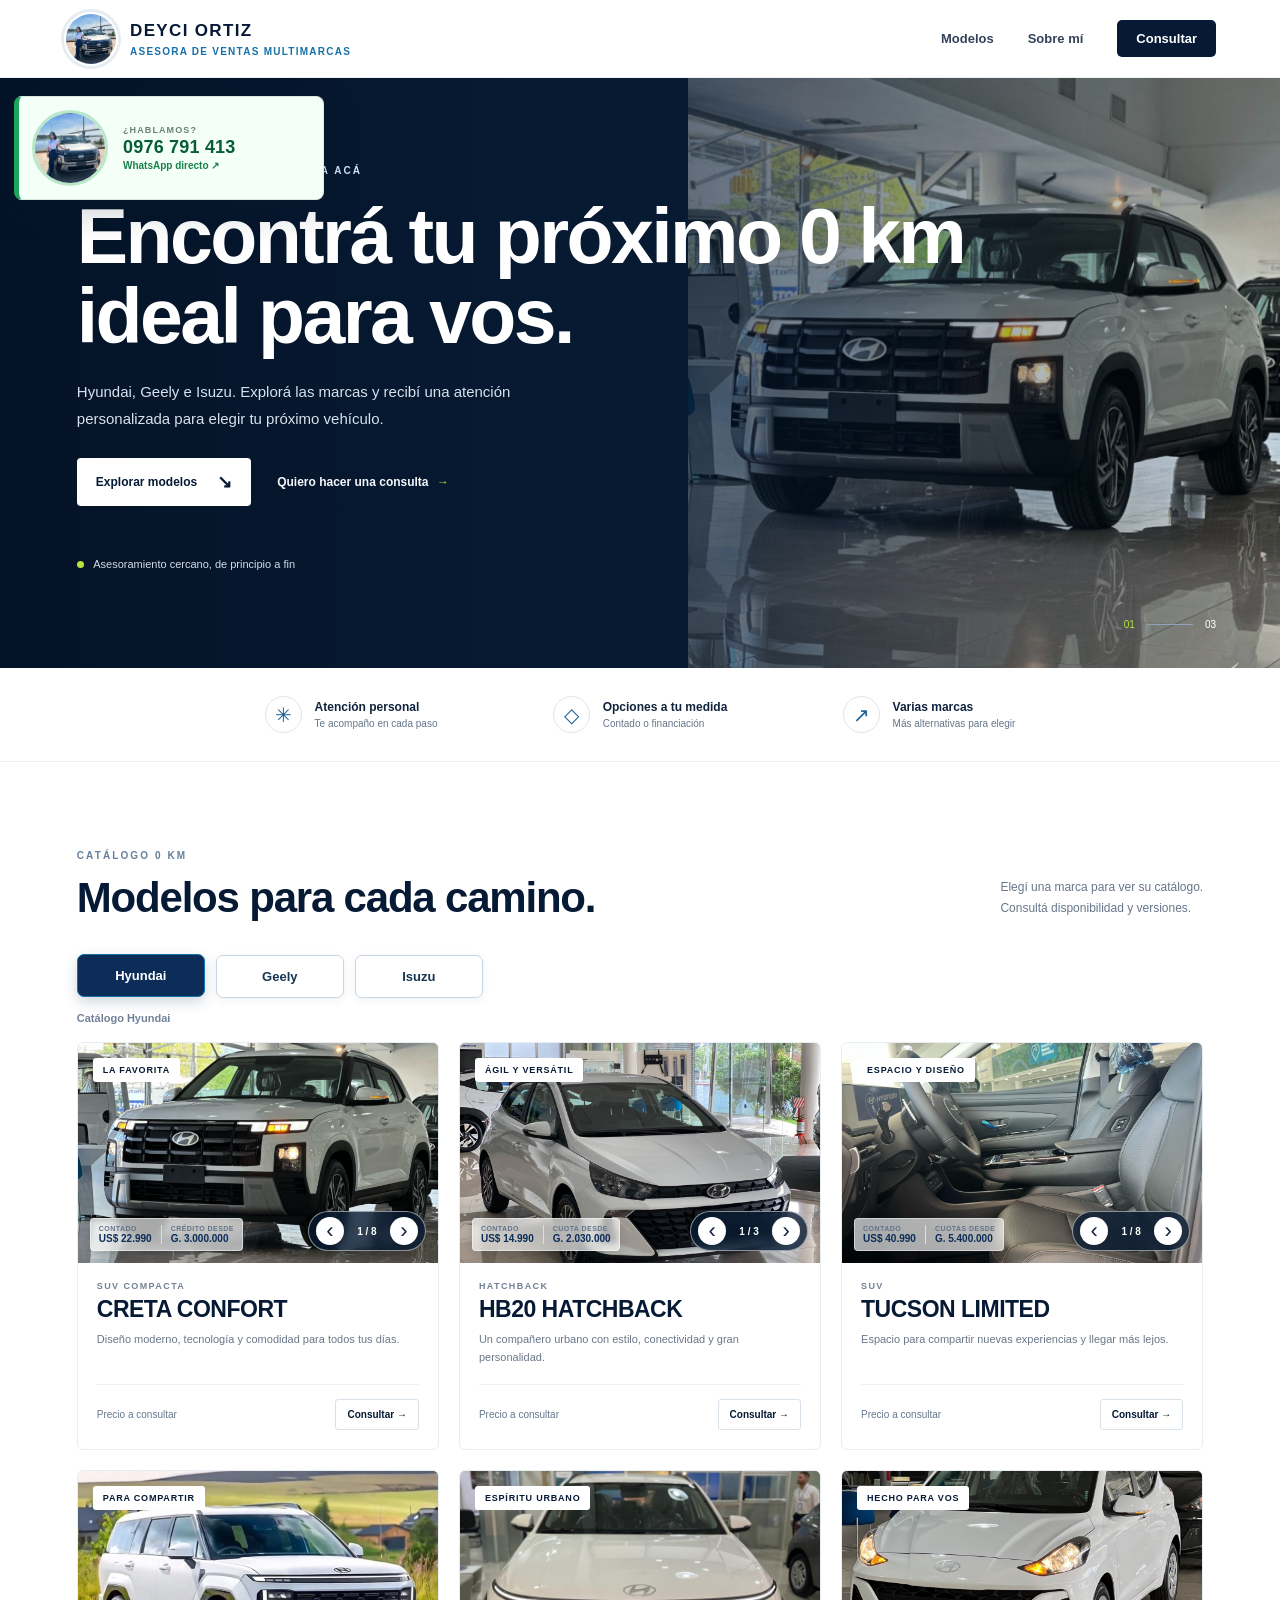
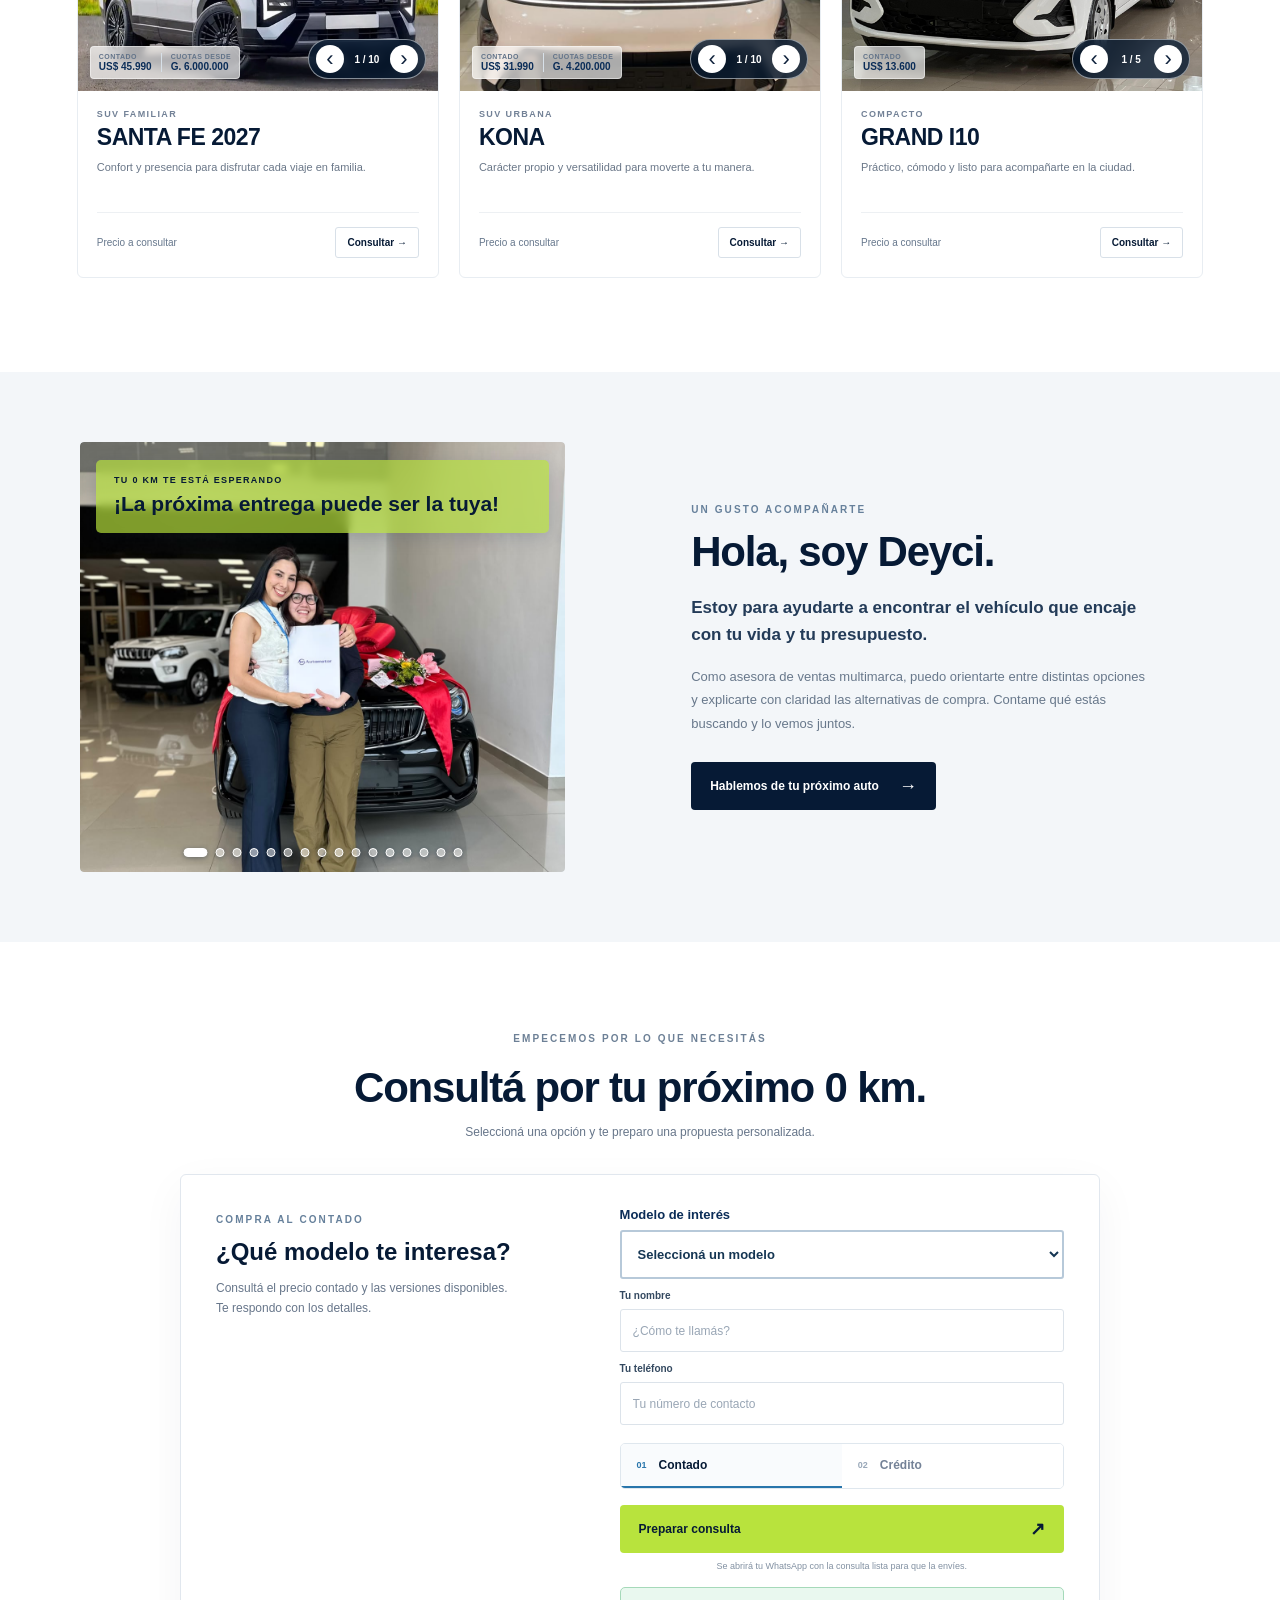
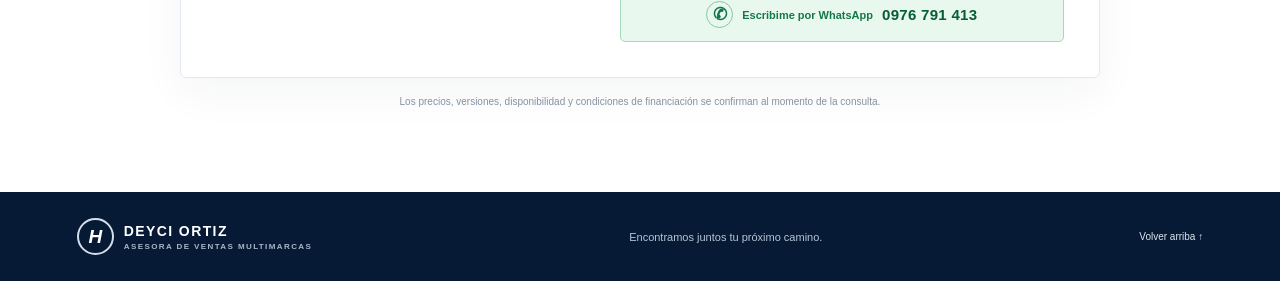
==== PROYECTOS/index.html @ f2e95007 "Show BNF promotion as animated flyer only" ====
<!DOCTYPE html>
<html lang="es">
<head>
  <meta charset="UTF-8">
  <meta name="viewport" content="width=device-width, initial-scale=1.0">
  <meta name="description" content="Conocé opciones de vehículos 0 km de Hyundai, Geely e Isuzu con Deyci Ortiz, asesora de ventas multimarca.">
  <meta name="theme-color" content="#061a35">


  <title>Deyci Ortiz | Asesora de ventas multimarca</title>
  <link rel="stylesheet" href="styles.css?v=bnf-flyer-only-20261102">
</head>
<body>
  <header class="encabezado">
    <a class="marca" href="#inicio" aria-label="Deyci Ortiz, inicio"><img class="foto-marca" src="asesora-deyci.png" alt="Deyci Ortiz"><span class="marca-texto">DEYCI ORTIZ<small>ASESORA DE VENTAS MULTIMARCAS</small></span></a>
    <button class="menu-toggle" id="menuToggle" type="button" aria-label="Abrir menú" aria-expanded="false">☰</button>
    <nav id="navegacion"><a href="#modelos">Modelos</a><a href="#asesora">Sobre mí</a><a class="nav-cta" href="#consulta">Consultar</a></nav>
  </header>
  <a class="whatsapp-flotante" href="https://wa.me/595976791413" aria-label="Escribile a Deyci Ortiz por WhatsApp al 0976 791 413">
    <img src="asesora-deyci.png" alt="">
    <span><small>¿HABLAMOS?</small><strong>0976 791 413</strong><em>WhatsApp directo ↗</em></span>
  </a>

  <main>
    <section class="promo-bnf" id="promoBNF" aria-label="Flyer de promoción BNF">
      <img class="promo-bnf-imagen" src="PROMO BNF 1.jpg" alt="Promoción New Creta 2027 con beneficios exclusivos para asalariados del BNF; cuotas desde G. 2.395.000. Consultá los requisitos en el flyer" loading="lazy">
    </section>

    <section class="hero" id="inicio">
      <div class="hero-fondo"></div>
      <div class="hero-contenido">
        <p class="eyebrow"><span></span> TU PRÓXIMO CAMINO COMIENZA ACÁ</p>
        <h1>Encontrá tu próximo 0 km<br>ideal para vos.</h1>
        <p class="hero-descripcion">Hyundai, Geely e Isuzu. Explorá las marcas y recibí una atención personalizada para elegir tu próximo vehículo.</p>
        <div class="hero-acciones"><a class="boton boton-claro" href="#modelos">Explorar modelos <span>↘</span></a><a class="enlace-simple" href="#consulta">Quiero hacer una consulta <span>→</span></a></div>
        <div class="hero-nota"><span class="punto-verde"></span> Asesoramiento cercano, de principio a fin</div>
      </div>
      <div class="hero-indicador"><span>01</span><i></i><span>03</span></div>
    </section>

    <section class="beneficios" aria-label="Beneficios de la asesoría">
      <div><span class="beneficio-icono">✳</span><p><strong>Atención personal</strong><small>Te acompaño en cada paso</small></p></div>
      <div><span class="beneficio-icono">◇</span><p><strong>Opciones a tu medida</strong><small>Contado o financiación</small></p></div>
      <div><span class="beneficio-icono">↗</span><p><strong>Varias marcas</strong><small>Más alternativas para elegir</small></p></div>
    </section>

    <section class="modelos seccion" id="modelos">
      <div class="encabezado-seccion"><div><p class="eyebrow eyebrow-oscuro">CATÁLOGO 0 KM</p><h2>Modelos para cada camino.</h2></div><p>Elegí una marca para ver su catálogo.<br>Consultá disponibilidad y versiones.</p></div>
      <div class="filtros-marcas" role="group" aria-label="Filtrar catálogo por marca">
        <button class="filtro-marca activo" type="button" data-marca="Hyundai" aria-pressed="true">Hyundai</button>
        <button class="filtro-marca" type="button" data-marca="Geely" aria-pressed="false">Geely</button>
        <button class="filtro-marca" type="button" data-marca="Isuzu" aria-pressed="false">Isuzu</button>
      </div>
      <p class="marca-seleccionada" id="marcaSeleccionada" aria-live="polite">Catálogo Hyundai</p>
      <div class="rejilla-modelos" id="rejillaModelos"></div>
    </section>

    <section class="asesora" id="asesora">
      <div class="foto-asesora entrega-galeria" role="region" aria-label="Entregas de vehículos realizadas por Deyci Ortiz">
        <img class="entrega-foto activa" src="WhatsApp Image 2026-10-30 at 19.11.57.jpeg" alt="Deyci Ortiz junto a una clienta en la entrega de su vehículo" loading="lazy">
        <img class="entrega-foto" src="WhatsApp Image 2026-10-30 at 19.12.22.jpeg" alt="Deyci acompaña a una clienta durante la entrega de su vehículo" loading="lazy">
        <img class="entrega-foto" src="WhatsApp Image 2026-10-30 at 19.12.52.jpeg" alt="Clienta posa junto a su vehículo nuevo durante la entrega" loading="lazy">
        <img class="entrega-foto" src="WhatsApp Image 2026-10-30 at 22.19.33.jpeg" alt="Deyci acompaña a un cliente durante la entrega de su vehículo" loading="lazy">
        <img class="entrega-foto" src="WhatsApp Image 2026-10-30 at 22.19.34 (1).jpeg" alt="Deyci junto a una clienta en la entrega de su vehículo" loading="lazy">
        <img class="entrega-foto" src="WhatsApp Image 2026-10-30 at 22.19.34 (10).jpeg" alt="Deyci y una clienta celebran la entrega de un vehículo" loading="lazy">
        <img class="entrega-foto" src="WhatsApp Image 2026-10-30 at 22.19.34 (2).jpeg" alt="Deyci junto a un cliente en la entrega de su vehículo" loading="lazy">
        <img class="entrega-foto" src="WhatsApp Image 2026-10-30 at 22.19.34 (3).jpeg" alt="Una pareja celebra la entrega de su vehículo con Deyci" loading="lazy">
        <img class="entrega-foto" src="WhatsApp Image 2026-10-30 at 22.19.34 (4).jpeg" alt="Deyci comparte la entrega de un vehículo con una clienta" loading="lazy">
        <img class="entrega-foto" src="WhatsApp Image 2026-10-30 at 22.19.34 (5).jpeg" alt="Clientes celebran junto a Deyci la entrega de su vehículo" loading="lazy">
        <img class="entrega-foto" src="WhatsApp Image 2026-10-30 at 22.19.34 (9).jpeg" alt="Una pareja recibe su vehículo junto a Deyci" loading="lazy">
        <img class="entrega-foto" src="WhatsApp Image 2026-10-30 at 22.19.34.jpeg" alt="Deyci junto a una clienta en la entrega de su vehículo" loading="lazy">
        <img class="entrega-foto" src="WhatsApp Image 2026-10-30 at 22.20.34 (1).jpeg" alt="Una familia celebra la entrega de su vehículo con Deyci" loading="lazy">
        <img class="entrega-foto" src="WhatsApp Image 2026-10-30 at 22.22.56 (1).jpeg" alt="Una pareja posa junto a Deyci durante la entrega de su vehículo" loading="lazy">
        <img class="entrega-foto" src="WhatsApp Image 2026-10-30 at 22.22.56.jpeg" alt="Deyci acompaña a una clienta en la entrega de su vehículo" loading="lazy">
        <img class="entrega-foto" src="WhatsApp Image 2026-10-30 at 22.23.12.jpeg" alt="Una clienta recibe su vehículo junto a Deyci" loading="lazy">
        <span class="foto-sello"><small>TU 0 KM TE ESTÁ ESPERANDO</small>¡La próxima entrega puede ser la tuya!</span>
        <div class="entrega-indicadores" role="group" aria-label="Elegir foto de entrega">
          <button type="button" class="activo" aria-label="Ver foto de entrega 1" aria-pressed="true"></button>
          <button type="button" aria-label="Ver foto de entrega 2" aria-pressed="false"></button>
          <button type="button" aria-label="Ver foto de entrega 3" aria-pressed="false"></button>
          <button type="button" aria-label="Ver foto de entrega 4" aria-pressed="false"></button>
          <button type="button" aria-label="Ver foto de entrega 5" aria-pressed="false"></button>
          <button type="button" aria-label="Ver foto de entrega 6" aria-pressed="false"></button>
          <button type="button" aria-label="Ver foto de entrega 7" aria-pressed="false"></button>
          <button type="button" aria-label="Ver foto de entrega 8" aria-pressed="false"></button>
          <button type="button" aria-label="Ver foto de entrega 9" aria-pressed="false"></button>
          <button type="button" aria-label="Ver foto de entrega 10" aria-pressed="false"></button>
          <button type="button" aria-label="Ver foto de entrega 11" aria-pressed="false"></button>
          <button type="button" aria-label="Ver foto de entrega 12" aria-pressed="false"></button>
          <button type="button" aria-label="Ver foto de entrega 13" aria-pressed="false"></button>
          <button type="button" aria-label="Ver foto de entrega 14" aria-pressed="false"></button>
          <button type="button" aria-label="Ver foto de entrega 15" aria-pressed="false"></button>
          <button type="button" aria-label="Ver foto de entrega 16" aria-pressed="false"></button>
        </div>
      </div>
      <div class="asesora-texto"><p class="eyebrow eyebrow-oscuro">UN GUSTO ACOMPAÑARTE</p><h2>Hola, soy Deyci.</h2><p class="asesora-intro">Estoy para ayudarte a encontrar el vehículo que encaje con tu vida y tu presupuesto.</p><p>Como asesora de ventas multimarca, puedo orientarte entre distintas opciones y explicarte con claridad las alternativas de compra. Contame qué estás buscando y lo vemos juntos.</p><a class="boton boton-azul" href="#consulta">Hablemos de tu próximo auto <span>→</span></a></div>
    </section>

    <section class="consulta seccion" id="consulta">
      <div class="consulta-cabecera"><p class="eyebrow">EMPECEMOS POR LO QUE NECESITÁS</p><h2>Consultá por tu próximo 0 km.</h2><p>Seleccioná una opción y te preparo una propuesta personalizada.</p></div>
      <div class="consulta-panel">
        <div class="panel-compra" id="panelCompra" role="tabpanel" aria-labelledby="tabContado">
          <div class="panel-texto"><p class="eyebrow eyebrow-oscuro" id="tipoEyebrow">COMPRA AL CONTADO</p><h3 id="tipoTitulo">¿Qué modelo te interesa?</h3><p id="tipoDescripcion">Consultá el precio contado y las versiones disponibles. Te respondo con los detalles.</p></div>
          <form id="formConsulta">
            <label class="etiqueta-modelo" for="modeloConsulta">Modelo de interés</label>
            <select id="modeloConsulta" name="modelo" required><option value="">Seleccioná un modelo</option></select>
            <p id="precioReferencia" class="precio-referencia" hidden></p>
            <div id="camposFinanciacion" class="campos-financiacion" hidden><label for="entrega">Entrega inicial en guaraníes <span>(opcional)</span></label><input id="entrega" name="entrega" type="text" inputmode="numeric" autocomplete="off" placeholder="Ingresá el monto"><small class="ayuda-entrega">Si aún no lo sabés, dejá este campo vacío.</small></div>
            <label for="nombre">Tu nombre</label><input id="nombre" name="nombre" type="text" placeholder="¿Cómo te llamás?" autocomplete="name" required>
            <label for="contacto">Tu teléfono</label><input id="contacto" name="contacto" type="tel" placeholder="Tu número de contacto" autocomplete="tel" required>
            <div class="pestanas pestanas-formulario" role="tablist" aria-label="Forma de compra">
              <button class="pestana activa" id="tabContado" type="button" role="tab" aria-selected="true" aria-controls="panelCompra" data-tipo="contado"><span>01</span> Contado</button>
              <button class="pestana" id="tabFinanciado" type="button" role="tab" aria-selected="false" aria-controls="panelCompra" data-tipo="financiado"><span>02</span> Crédito</button>
            </div>
            <button class="boton boton-verde enviar" type="submit">Preparar consulta <span>↗</span></button>
            <small class="privacidad">Se abrirá tu WhatsApp con la consulta lista para que la envíes.</small>
            <a class="whatsapp-directo" href="https://wa.me/595976791413" aria-label="Escribime por WhatsApp al 0976 791 413"><span class="whatsapp-icono">✆</span> Escribime por WhatsApp <strong>0976 791 413</strong></a>
          </form>
        </div>
      </div>
      <p class="nota-precios">Los precios, versiones, disponibilidad y condiciones de financiación se confirman al momento de la consulta.</p>
    </section>
  </main>

  <footer><a class="marca marca-footer" href="#inicio"><span class="marca-icono">H</span><span class="marca-texto">DEYCI ORTIZ<small>ASESORA DE VENTAS MULTIMARCAS</small></span></a><p>Encontramos juntos tu próximo camino.</p><a class="volver" href="#inicio">Volver arriba ↑</a></footer>
  <dialog class="galeria-modal" id="galeriaModal" aria-label="Catálogo de fotos">
    <div class="galeria-modal-cabecera"><div><small>CATÁLOGO DE FOTOS</small><strong id="nombreGaleriaModal">Hyundai</strong></div><button class="modal-cerrar" id="cerrarGaleria" type="button" aria-label="Cerrar galería">×</button></div>
    <div class="galeria-modal-cuerpo"><button class="modal-flecha" id="fotoAnteriorModal" type="button" aria-label="Foto anterior">‹</button><img id="fotoGrande" src="creta-hyundai.png" alt="Hyundai"><button class="modal-flecha" id="fotoSiguienteModal" type="button" aria-label="Foto siguiente">›</button></div>
    <div class="galeria-modal-pie"><span id="contadorFotosModal">1 / 4</span><div class="miniaturas" id="miniaturasModal" aria-label="Elegir foto"></div></div>
  </dialog>
  <script src="script.js?v=bnf-flyer-only-20261102"></script>
</body>
</html>
---- PROYECTOS/styles.css ----
:root{--navy:#061a35;--blue:#0b2d58;--ink:#10233d;--muted:#67768a;--paper:#f4f7fa;--green:#b8e33d;--line:#e4eaf0;--white:#fff}*{box-sizing:border-box}html{scroll-behavior:smooth;scroll-padding-top:86px}body{margin:0;color:var(--ink);background:#fff;font-family:Inter,"Segoe UI",Arial,sans-serif;-webkit-font-smoothing:antialiased}a{color:inherit}.encabezado{height:78px;padding:0 max(5%,calc((100% - 1260px)/2));display:flex;align-items:center;justify-content:space-between;background:#fff;position:sticky;top:0;z-index:10;border-bottom:1px solid #edf0f4}.marca{display:flex;align-items:center;gap:10px;color:var(--navy);text-decoration:none}.marca-icono{width:37px;height:37px;border:2px solid #16395e;border-radius:50%;display:grid;place-items:center;font-family:Arial,sans-serif;font-size:19px;font-weight:800;font-style:italic}.marca-texto{font-size:14px;letter-spacing:1.4px;font-weight:850}.marca-texto small{display:block;margin-top:3px;color:#758297;font-size:8px;letter-spacing:1.4px;font-weight:700}nav{display:flex;align-items:center;gap:34px}nav a{text-decoration:none;font-size:13px;font-weight:650;color:#32435a}nav a:hover{color:#1771b9}.nav-cta{padding:11px 19px;border-radius:5px;color:#fff;background:var(--navy)}.menu-toggle{display:none;background:none;border:0;font-size:24px;color:var(--navy)}.hero{min-height:590px;position:relative;display:flex;align-items:center;overflow:hidden;color:#fff;background:#081d37}.hero-fondo{position:absolute;inset:0;transition:opacity .55s ease;background:linear-gradient(90deg,rgba(4,18,38,.94) 0%,rgba(6,25,48,.78) 41%,rgba(5,18,34,.10) 100%),var(--hero-image,url('creta-hyundai.png'));background-size:cover,contain;background-repeat:no-repeat,no-repeat;background-position:center,right center}.hero-contenido{position:relative;width:min(1170px,88%);margin:auto;padding:67px 0 78px}.eyebrow{margin:0 0 20px;color:#d3e4fa;font-size:10px;letter-spacing:2.1px;font-weight:800}.eyebrow span{display:inline-block;width:23px;height:2px;margin:0 8px 3px 0;background:var(--green)}.hero h1{margin:0;font-size:clamp(44px,6.3vw,77px);line-height:1.04;letter-spacing:-2.6px;font-weight:650}.hero-descripcion{max-width:445px;margin:23px 0 26px;color:#d7e1ef;font-size:15px;line-height:1.75}.hero-acciones{display:flex;align-items:center;gap:26px}.boton{display:inline-flex;align-items:center;justify-content:space-between;gap:20px;min-height:48px;padding:0 19px;border:0;border-radius:4px;text-decoration:none;font-size:12px;font-weight:750;cursor:pointer;transition:transform .18s,background .18s}.boton:hover{transform:translateY(-2px)}.boton-claro{background:#fff;color:var(--navy)}.boton span{font-size:18px}.enlace-simple{color:#f4f7fc;text-decoration:none;font-size:12px;font-weight:650}.enlace-simple span{margin-left:5px;color:var(--green)}.hero-nota{margin-top:52px;color:#d2dce9;font-size:11px}.punto-verde{display:inline-block;width:7px;height:7px;border-radius:50%;margin-right:7px;background:var(--green)}.hero-indicador{position:absolute;right:max(5%,calc((100% - 1260px)/2));bottom:38px;display:flex;align-items:center;gap:12px;color:#fff;font-size:10px}.hero-indicador span:first-child{color:var(--green)}.hero-indicador i{width:46px;height:1px;background:#93a4b9}.beneficios{display:flex;justify-content:center;gap:clamp(35px,9vw,150px);padding:28px 5%;border-bottom:1px solid #edf0f4}.beneficios>div{display:flex;align-items:center;gap:13px}.beneficio-icono{width:37px;height:37px;border:1px solid #dce5ed;border-radius:50%;display:grid;place-items:center;color:#1f6094;font-size:20px}.beneficios p{margin:0}.beneficios strong,.beneficios small{display:block}.beneficios strong{font-size:12px}.beneficios small{margin-top:4px;color:var(--muted);font-size:10px}.seccion{width:min(1180px,88%);margin:0 auto}.modelos{padding-top:88px;padding-bottom:94px}.encabezado-seccion{display:flex;align-items:end;justify-content:space-between;margin-bottom:33px}.eyebrow-oscuro{color:#66809b;margin-bottom:13px}.encabezado-seccion h2,.asesora h2,.consulta h2{margin:0;color:var(--navy);font-size:clamp(29px,4vw,42px);letter-spacing:-1.2px;font-weight:650}.encabezado-seccion>p{margin:0 0 4px;color:var(--muted);font-size:12px;line-height:1.7}.rejilla-modelos{display:grid;grid-template-columns:repeat(3,minmax(0,1fr));gap:20px}.modelo-card{overflow:hidden;background:#fff;border:1px solid #e8edf2;border-radius:6px;transition:transform .22s,box-shadow .22s}.modelo-card:hover{transform:translateY(-4px);box-shadow:0 15px 35px #142c4414}.modelo-imagen{height:220px;position:relative;overflow:hidden;background:#e9eef3}.modelo-imagen img{width:100%;height:100%;object-fit:cover;transition:transform .5s}.modelo-card:hover img{transform:scale(1.04)}.modelo-tag{position:absolute;top:15px;left:15px;background:#fff;padding:7px 10px;border-radius:3px;color:var(--navy);font-size:9px;font-weight:800;letter-spacing:.8px}.modelo-info{padding:18px 19px 19px}.modelo-tipo{margin:0 0 5px;color:#728196;font-size:9px;letter-spacing:1.4px;font-weight:750;text-transform:uppercase}.modelo-info h3{margin:0;color:var(--navy);font-size:23px;letter-spacing:-.5px}.modelo-info>p:not(.modelo-tipo){min-height:36px;margin:8px 0 17px;color:#6a7788;font-size:11px;line-height:1.6}.modelo-pie{display:flex;justify-content:space-between;align-items:center;padding-top:14px;border-top:1px solid #edf0f3}.modelo-disponible{color:#66778c;font-size:10px}.modelo-consultar{padding:9px 11px;border:1px solid #d8e0e8;border-radius:3px;background:#fff;color:var(--navy);font-size:10px;font-weight:750;cursor:pointer}.modelo-consultar:hover{background:var(--navy);color:#fff}.asesora{display:grid;grid-template-columns:1fr 1fr;align-items:center;gap:clamp(45px,8vw,110px);padding:70px max(6%,calc((100% - 1120px)/2));background:#f3f6f9}.foto-asesora{height:430px;position:relative;max-width:485px}.foto-asesora img{width:100%;height:100%;object-fit:cover;object-position:center 42%;border-radius:4px}.foto-sello{position:absolute;right:-22px;bottom:24px;padding:16px 20px;background:var(--green);color:var(--navy);font-size:11px;line-height:1.5;font-weight:800}.asesora-texto{max-width:460px}.asesora-texto h2{margin-bottom:18px}.asesora-intro{color:#233b58!important;font-size:17px!important;line-height:1.6!important;font-weight:600}.asesora-texto>p:not(.eyebrow){color:#68788b;font-size:13px;line-height:1.8}.boton-azul{margin-top:14px;background:var(--navy);color:#fff}.consulta{padding-top:91px;padding-bottom:82px}.consulta-cabecera{text-align:center;margin-bottom:35px}.consulta-cabecera .eyebrow{color:#6d8096}.consulta-cabecera>p:last-child{margin:13px 0 0;color:var(--muted);font-size:12px}.consulta-panel{max-width:920px;margin:auto;border:1px solid #e1e7ee;border-radius:6px;box-shadow:0 14px 45px #10233d0c}.pestanas{display:flex;border-bottom:1px solid #e6ebf0}.pestana{flex:1;display:flex;align-items:center;gap:12px;padding:19px 25px;border:0;border-bottom:2px solid transparent;background:#fff;color:#748297;text-align:left;font-size:12px;font-weight:750;cursor:pointer}.pestana:first-child{border-radius:6px 0 0}.pestana:last-child{border-radius:0 6px 0 0}.pestana span{color:#99a8b9;font-size:9px}.pestana.activa{border-bottom-color:#2875ab;color:var(--navy);background:#f9fbfd}.pestana.activa span{color:#2875ab}.panel-compra{display:grid;grid-template-columns:.9fr 1.1fr;gap:40px;padding:31px 35px 35px}.panel-texto{padding-top:8px}.panel-texto h3{margin:0 0 12px;color:var(--navy);font-size:24px;font-weight:650}.panel-texto>p:last-child{max-width:300px;color:var(--muted);font-size:12px;line-height:1.7}.panel-compra form{display:grid;gap:8px}.panel-compra label{margin-top:3px;color:#344960;font-size:10px;font-weight:750}.panel-compra label span{color:#8896a6;font-weight:400}.panel-compra input,.panel-compra select{width:100%;height:43px;padding:0 12px;border:1px solid #dce3ea;border-radius:3px;background:#fff;color:#344960;font:inherit;font-size:12px}.panel-compra input::placeholder{color:#99a6b5}.campos-financiacion{display:grid;gap:8px}.campos-financiacion[hidden]{display:none}.boton-verde{background:var(--green);color:var(--navy)}.enviar{width:100%;margin-top:8px}.privacidad{text-align:center;color:#8190a1;font-size:9px}.nota-precios{max-width:920px;margin:16px auto 0;color:#8592a2;text-align:center;font-size:10px;line-height:1.6}footer{display:flex;align-items:center;justify-content:space-between;padding:26px max(6%,calc((100% - 1180px)/2));background:var(--navy);color:#d3deea}.marca-footer{color:#fff}.marca-footer .marca-icono{border-color:#d3deea}.marca-footer .marca-texto small{color:#a9b8c8}footer>p{margin:0;color:#b7c5d4;font-size:11px}.volver{color:#dce6ef;font-size:10px;text-decoration:none}
@media(max-width:800px){.hero{min-height:540px}.hero-fondo{background-position:58% center}.beneficios{gap:25px}.beneficios>div{gap:8px}.beneficios strong{font-size:10px}.beneficios small{font-size:9px}.rejilla-modelos{grid-template-columns:repeat(2,minmax(0,1fr))}.asesora{gap:40px;padding-top:55px;padding-bottom:55px}.foto-asesora{height:380px}.panel-compra{gap:25px;padding:26px}.encabezado-seccion>p{font-size:11px}}
@media(max-width:580px){.encabezado{height:67px;padding:0 5%}.marca-icono{width:33px;height:33px}.marca-texto{font-size:12px}.marca-texto small{font-size:7px}.menu-toggle{display:block}nav{display:none;position:absolute;top:66px;left:0;right:0;padding:18px 6%;background:#fff;border-top:1px solid #edf0f4;box-shadow:0 12px 16px #0b203010;flex-direction:column;align-items:stretch;gap:18px}nav.abierto{display:flex}nav a{font-size:13px}.nav-cta{text-align:center}.hero{min-height:565px;align-items:flex-end}.hero-fondo{background-image:linear-gradient(0deg,rgba(4,18,38,.95) 0%,rgba(6,25,48,.78) 48%,rgba(5,18,34,.12) 100%),var(--hero-image,url('creta-hyundai.png'));background-size:cover,contain;background-repeat:no-repeat,no-repeat;background-position:center,center top}.hero-contenido{width:88%;padding:40px 0 75px}.hero h1{font-size:45px;letter-spacing:-1.8px}.hero-descripcion{font-size:13px;max-width:355px}.hero-acciones{align-items:flex-start;flex-direction:column;gap:17px}.hero-nota{margin-top:32px}.hero-indicador{bottom:25px}.beneficios{padding:20px 6%;justify-content:flex-start;overflow:auto;gap:28px}.beneficios>div{min-width:max-content}.beneficio-icono{width:32px;height:32px}.seccion{width:88%}.modelos{padding-top:61px;padding-bottom:65px}.encabezado-seccion{display:block}.encabezado-seccion h2,.asesora h2,.consulta h2{font-size:31px}.encabezado-seccion>p{margin-top:12px}.rejilla-modelos{grid-template-columns:1fr;gap:14px}.modelo-imagen{height:220px}.asesora{grid-template-columns:1fr;gap:35px;padding:48px 7%}.foto-asesora{height:390px;width:calc(100% - 12px)}.foto-sello{right:-12px}.asesora-intro{font-size:15px!important}.consulta{padding-top:65px;padding-bottom:60px}.consulta-cabecera{margin-bottom:26px}.consulta-cabecera .eyebrow{font-size:9px}.consulta-cabecera>p:last-child{line-height:1.6}.panel-compra{grid-template-columns:1fr;gap:14px;padding:22px 18px 23px}.panel-texto h3{font-size:21px}.panel-texto>p:last-child{margin-bottom:5px}.pestana{justify-content:center;padding:16px 10px;font-size:11px;gap:7px}.nota-precios{font-size:9px}footer{padding:23px 6%;flex-wrap:wrap;gap:15px}footer>p{order:3;width:100%}.marca-texto{letter-spacing:1px}}
@media(prefers-reduced-motion:reduce){html{scroll-behavior:auto}*,*::before,*::after{transition:none!important}}
.whatsapp-directo{display:flex;align-items:center;justify-content:center;gap:9px;margin-top:8px;min-height:55px;padding:9px 14px;border:1px solid #a5d9b9;border-radius:5px;background:#e9f8ef;color:#137847;text-decoration:none;font-size:11px;font-weight:700;transition:background .18s,transform .18s}.whatsapp-directo strong{color:#075d35;font-size:15px;letter-spacing:.3px}.whatsapp-directo:hover{background:#d9f2e3;transform:translateY(-1px)}.whatsapp-icono{display:inline-grid;place-items:center;width:27px;height:27px;border:1px solid #83c99f;border-radius:50%;font-size:17px;font-weight:700}
.foto-marca{width:48px;height:48px;flex:0 0 48px;border:2px solid #fff;border-radius:50%;object-fit:cover;object-position:center 25%;box-shadow:0 0 0 2px #dce5ed}
@media(max-width:580px){.foto-marca{width:40px;height:40px;flex-basis:40px}.marca{gap:8px}}
.whatsapp-flotante{position:fixed;z-index:9;top:96px;right:14px;display:flex;align-items:center;gap:11px;width:235px;padding:10px 14px 10px 10px;border:1px solid #d9eadf;border-radius:8px;background:#fff;box-shadow:0 10px 28px #0b203024;color:#123b2a;text-decoration:none;animation:entrada-salida 9s ease-in-out infinite;transition:box-shadow .2s}.whatsapp-flotante:hover{box-shadow:0 13px 34px #0b203038;animation-play-state:paused}.whatsapp-flotante img{width:50px;height:50px;flex:0 0 50px;border-radius:50%;object-fit:cover;object-position:center 25%;border:2px solid #c8efd5}.whatsapp-flotante span{display:grid;gap:2px}.whatsapp-flotante small{color:#688276;font-size:8px;font-weight:800;letter-spacing:1.1px}.whatsapp-flotante strong{color:#075d35;font-size:15px;letter-spacing:.2px}.whatsapp-flotante em{color:#18804c;font-size:9px;font-style:normal;font-weight:700}@keyframes entrada-salida{0%,8%{transform:translateX(calc(100% + 25px));opacity:0}16%,76%{transform:translateX(0);opacity:1}88%,100%{transform:translateX(calc(100% + 25px));opacity:0}}
@media(max-width:580px){.whatsapp-flotante{top:82px;right:8px;width:211px;gap:8px;padding:8px 11px 8px 8px}.whatsapp-flotante img{width:43px;height:43px;flex-basis:43px}.whatsapp-flotante strong{font-size:13px}}
@media(prefers-reduced-motion:reduce){.whatsapp-flotante{animation:none;transform:none;opacity:1}}
.whatsapp-flotante{left:14px;right:auto;width:310px;gap:15px;padding:13px 17px 13px 13px;border-left:5px solid #20a35a;background:#f4fff7;box-shadow:0 12px 34px #071d2f38}.whatsapp-flotante img{width:76px;height:76px;flex-basis:76px;border:3px solid #b9e8c9}.whatsapp-flotante small{font-size:9px}.whatsapp-flotante strong{font-size:18px}.whatsapp-flotante em{font-size:10px}@keyframes entrada-salida{0%,8%{transform:translateX(calc(-100% - 25px));opacity:0}16%,76%{transform:translateX(0);opacity:1}88%,100%{transform:translateX(calc(-100% - 25px));opacity:0}}
@media(max-width:580px){.whatsapp-flotante{left:10px;right:auto;top:80px;width:min(285px,calc(100vw - 20px));gap:12px;padding:10px 13px 10px 10px}.whatsapp-flotante img{width:64px;height:64px;flex-basis:64px}.whatsapp-flotante strong{font-size:16px}}
.encabezado .marca{gap:12px}.encabezado .marca-texto{font-size:17px;letter-spacing:1.35px;color:#061a35}.encabezado .marca-texto small{margin-top:5px;color:#1672a7;font-size:10px;letter-spacing:1.25px;font-weight:850}.encabezado .foto-marca{width:54px;height:54px;flex-basis:54px;box-shadow:0 0 0 3px #e5edf3}
@media(max-width:580px){.encabezado .marca{gap:9px}.encabezado .marca-texto{font-size:14px;letter-spacing:.9px}.encabezado .marca-texto small{font-size:8px;letter-spacing:.65px;margin-top:4px}.encabezado .foto-marca{width:46px;height:46px;flex-basis:46px}}
.galeria-controles{position:absolute;right:12px;bottom:12px;z-index:2;display:flex;align-items:center;gap:7px;padding:5px 7px;border:1px solid #ffffff80;border-radius:24px;background:#071a31c9;backdrop-filter:blur(5px)}.galeria-flecha{display:grid;place-items:center;width:28px;height:28px;padding:0;border:1px solid #ffffff80;border-radius:50%;background:#fff;color:#10233d;font-size:22px;line-height:1;cursor:pointer}.galeria-flecha:hover{background:#b8e33d}.galeria-pagina{min-width:32px;color:#fff;text-align:center;font-size:10px;font-weight:750}.modelo-imagen img.cambiando{opacity:.3}.modelo-imagen img{transition:opacity .18s ease,transform .5s ease}
.precio-imagen{position:absolute;left:12px;bottom:12px;z-index:1;display:grid;gap:5px;max-width:calc(100% - 104px);padding:9px 11px;border:1px solid #ffffffb5;border-radius:4px;background:#fffF;color:#10233d;box-shadow:0 4px 15px #061a3530;backdrop-filter:blur(6px)}.precio-imagen span{display:flex;align-items:center;justify-content:space-between;gap:12px}.precio-imagen small{color:#63748a;font-size:8px;font-weight:800;letter-spacing:.7px}.precio-imagen strong{color:#0b2d58;font-size:12px;white-space:nowrap}.precio-referencia{margin:2px 0 3px;padding:10px 12px;border-left:3px solid #b8e33d;background:#f3f8e7;color:#193a5b;font-size:11px;font-weight:750;line-height:1.5}.precio-referencia[hidden]{display:none}
.precio-imagen{animation:precio-entra-sale 7s ease-in-out infinite;transform-origin:left bottom}.modelo-card:hover .precio-imagen,.modelo-card:focus-within .precio-imagen{animation-play-state:paused;opacity:1;transform:translateY(0) scale(1)}@keyframes precio-entra-sale{0%,10%{opacity:0;transform:translateY(12px) scale(.96)}20%,72%{opacity:1;transform:translateY(0) scale(1)}84%,100%{opacity:0;transform:translateY(12px) scale(.96)}}
@media(prefers-reduced-motion:reduce){.precio-imagen{animation:none;opacity:1;transform:none}}
.precio-imagen{display:flex;align-items:center;gap:9px;max-width:calc(100% - 100px);padding:6px 8px;border-color:#ffffffa6;background:#ffffffdf;box-shadow:0 2px 9px #061a3524;backdrop-filter:blur(8px)}.precio-imagen span{display:grid;justify-content:start;gap:1px}.precio-imagen span+span{padding-left:9px;border-left:1px solid #d7e0e8}.precio-imagen small{font-size:7px;letter-spacing:.45px}.precio-imagen strong{font-size:10px}.precio-imagen{animation:precio-entra-sale 8s ease-in-out infinite}@keyframes precio-entra-sale{0%,12%{opacity:0;transform:translateY(8px) scale(.98)}19%,47%{opacity:1;transform:translateY(0) scale(1)}57%,100%{opacity:0;transform:translateY(8px) scale(.98)}}
@media(max-width:580px){.precio-imagen{left:9px;bottom:10px;gap:7px;padding:5px 7px;max-width:calc(100% - 92px)}.precio-imagen span+span{padding-left:7px}.precio-imagen small{font-size:6.5px}.precio-imagen strong{font-size:9px}}
.precio-imagen{animation:none;opacity:0;transform:translateY(8px);transition:opacity .35s ease,transform .35s ease}.precio-imagen.precio-visible,.modelo-card:hover .precio-imagen,.modelo-card:focus-within .precio-imagen{opacity:1;transform:translateY(0)}
@media(prefers-reduced-motion:reduce){.precio-imagen{animation:none;opacity:1;transform:none;transition:none}}
.modelo-imagen img{transition:opacity .32s ease,transform .42s ease}.modelo-imagen img.cambiando{opacity:0;transform:translateX(-12px) scale(.98)}
@media(prefers-reduced-motion:reduce){.modelo-imagen img,.modelo-imagen img.cambiando{transition:none;transform:none;opacity:1}}
.precio-imagen{background:#ffffffa8;border-color:#ffffff75;backdrop-filter:blur(3px)}
.imagen-ampliable{cursor:zoom-in}.imagen-ampliable:focus-visible{outline:3px solid #b8e33d;outline-offset:-4px}.galeria-modal{width:min(920px,calc(100% - 28px));max-width:none;max-height:calc(100% - 28px);padding:0;border:0;border-radius:9px;background:#fff;box-shadow:0 25px 90px #0007;color:#10233d}.galeria-modal::backdrop{background:#06172dcc;backdrop-filter:blur(3px)}.galeria-modal-cabecera{display:flex;align-items:center;justify-content:space-between;padding:17px 21px;border-bottom:1px solid #e7edf2}.galeria-modal-cabecera div{display:grid;gap:4px}.galeria-modal-cabecera small{color:#718197;font-size:9px;font-weight:800;letter-spacing:1.4px}.galeria-modal-cabecera strong{color:#061a35;font-size:19px}.modal-cerrar{width:36px;height:36px;border:1px solid #dbe3ea;border-radius:50%;background:#fff;color:#20364e;font-size:25px;line-height:1;cursor:pointer}.modal-cerrar:hover{background:#edf3f7}.galeria-modal-cuerpo{display:grid;grid-template-columns:48px minmax(0,1fr) 48px;align-items:center;justify-items:center;gap:12px;padding:18px 20px 10px;background:#f3f6f9}.galeria-modal-cuerpo>img{width:100%;height:min(62vh,620px);object-fit:contain;background:#e8edf2;border-radius:4px}.modal-flecha{width:42px;height:42px;border:1px solid #d4dfe8;border-radius:50%;background:#fff;color:#10233d;font-size:30px;line-height:1;cursor:pointer}.modal-flecha:hover{background:#b8e33d;border-color:#b8e33d}.galeria-modal-pie{display:flex;align-items:center;gap:18px;padding:14px 20px 18px}.galeria-modal-pie>span{min-width:40px;color:#596b80;font-size:11px;font-weight:750}.miniaturas{display:flex;gap:9px;overflow-x:auto;padding:3px}.miniatura-modal{width:84px;height:58px;flex:0 0 84px;padding:0;overflow:hidden;border:2px solid transparent;border-radius:4px;background:#e8edf2;cursor:pointer}.miniatura-modal[aria-current="true"]{border-color:#1672a7;box-shadow:0 0 0 2px #1672a733}.miniatura-modal img{width:100%;height:100%;object-fit:cover}
@media(max-width:580px){.galeria-modal{width:calc(100% - 18px);max-height:calc(100% - 18px)}.galeria-modal-cabecera{padding:13px 14px}.galeria-modal-cuerpo{grid-template-columns:34px minmax(0,1fr) 34px;gap:5px;padding:12px 8px 8px}.galeria-modal-cuerpo>img{height:min(58vh,520px)}.modal-flecha{width:32px;height:32px;font-size:24px}.galeria-modal-pie{gap:9px;padding:12px}.miniatura-modal{width:69px;height:49px;flex-basis:69px}}
.filtros-marcas{display:flex;flex-wrap:wrap;gap:10px;margin:-12px 0 12px}.filtro-marca{min-width:105px;padding:11px 19px;border:1px solid #dce5ed;border-radius:24px;background:#fff;color:#52657b;font:inherit;font-size:12px;font-weight:750;cursor:pointer;transition:background .2s,color .2s,border-color .2s,transform .2s}.filtro-marca:hover{transform:translateY(-1px);border-color:#1672a7}.filtro-marca.activo{border-color:#061a35;background:#061a35;color:#fff;box-shadow:0 5px 14px #061a3524}.marca-seleccionada{margin:0 0 18px;color:#718197;font-size:11px;font-weight:700}.catalogo-vacio{grid-column:1/-1;display:grid;justify-items:start;max-width:680px;padding:36px;border:1px solid #e3eaf0;border-radius:7px;background:linear-gradient(120deg,#f7fafc,#fff)}.catalogo-vacio-icono{display:grid;place-items:center;width:42px;height:42px;margin-bottom:17px;border-radius:50%;background:#e8f1f7;color:#1672a7;font-size:22px}.catalogo-vacio .eyebrow{margin-bottom:9px}.catalogo-vacio h3{margin:0;color:#061a35;font-size:24px}.catalogo-vacio>p:not(.eyebrow){max-width:500px;color:#6a7788;font-size:13px;line-height:1.7}.catalogo-vacio .boton{margin-top:5px}
@media(max-width:580px){.filtros-marcas{gap:7px;margin-top:-5px}.filtro-marca{min-width:0;flex:1;padding:10px 14px}.catalogo-vacio{padding:25px 20px}.catalogo-vacio h3{font-size:21px}}
/* Filtros de marca más destacados */
.filtros-marcas{gap:14px;margin:0 0 16px}.filtro-marca{min-width:150px;padding:15px 28px;border:2px solid #c8d6e2;border-radius:8px;color:#173653;font-size:15px;font-weight:800;box-shadow:0 3px 10px #10233d12}.filtro-marca:hover{border-color:#1672a7;background:#edf6fb}.filtro-marca.activo{border-color:#1672a7;background:#0b2d58;color:#fff;box-shadow:0 7px 18px #0b2d5838;transform:translateY(-2px)}
@media(max-width:580px){.filtros-marcas{gap:8px}.filtro-marca{min-width:0;padding:13px 10px;font-size:14px}}
/* Tamaño intermedio para que las marcas destaquen sin ocupar tanto espacio */
.filtros-marcas{gap:11px;margin:0 0 14px}.filtro-marca{min-width:128px;padding:13px 23px;border-width:1.5px;border-radius:7px;font-size:13px;box-shadow:0 2px 8px #10233d10}.filtro-marca.activo{box-shadow:0 5px 13px #0b2d5830;transform:translateY(-1px)}
@media(max-width:580px){.filtros-marcas{gap:7px}.filtro-marca{min-width:0;padding:11px 9px;font-size:12px}}
.etiqueta-modelo{margin-top:1px!important;color:#0b2d58!important;font-size:13px!important;font-weight:850!important}.panel-compra select#modeloConsulta{height:49px;border:2px solid #b7c9d9;color:#153653;font-size:13px;font-weight:650}.panel-compra select#modeloConsulta:focus{border-color:#1672a7;outline:3px solid #1672a729}.pestanas-formulario{margin-top:10px;overflow:hidden;border:1px solid #dfe7ee;border-radius:5px}.pestanas-formulario .pestana{padding:14px 16px}.pestanas-formulario .pestana:first-child,.pestanas-formulario .pestana:last-child{border-radius:0}
.foto-asesora.entrega-galeria{overflow:hidden;border-radius:4px;background:#dfe7ed}.foto-asesora .entrega-foto{position:absolute;inset:0;width:100%;height:100%;object-fit:cover;object-position:center 38%;border-radius:4px;opacity:0;transition:opacity .65s ease}.foto-asesora .entrega-foto.activa{opacity:1}.foto-asesora .foto-sello{z-index:2;right:16px;bottom:49px;left:16px;padding:15px 18px;border-radius:5px;background:#b8e33def;color:#061a35;font-size:clamp(16px,2vw,21px);line-height:1.25;box-shadow:0 8px 25px #061a3540}.foto-asesora .foto-sello small{display:block;margin-bottom:5px;font-size:9px;letter-spacing:1.3px;font-weight:850}.entrega-indicadores{position:absolute;z-index:3;left:50%;bottom:15px;display:flex;gap:8px;transform:translateX(-50%)}.entrega-indicadores button{width:9px;height:9px;padding:0;border:1px solid #fff;border-radius:50%;background:#ffffff80;cursor:pointer;box-shadow:0 1px 5px #061a3560}.entrega-indicadores button.activo{width:24px;border-radius:8px;background:#fff}.entrega-indicadores button:focus-visible{outline:2px solid #b8e33d;outline-offset:3px}
@media(max-width:580px){.foto-asesora .foto-sello{right:12px;bottom:48px;left:12px;padding:12px 14px;font-size:17px}}
@media(prefers-reduced-motion:reduce){.foto-asesora .entrega-foto{transition:none}}
.ayuda-entrega{margin-top:-3px;color:#718197;font-size:10px;line-height:1.45}
.foto-asesora .foto-sello{top:18px;bottom:auto;background:rgba(184,227,61,.68);backdrop-filter:blur(4px);box-shadow:0 5px 18px #061a3526}
@media(max-width:580px){.foto-asesora .foto-sello{top:12px;bottom:auto}}

/* Flyer BNF independiente, sin marco ni textos añadidos */
.promo-bnf{display:flex;justify-content:center;align-items:center;width:100%;margin:24px auto 30px;padding:0;background:transparent;animation:promo-bnf-entrada .8s cubic-bezier(.2,.75,.25,1) both}
.promo-bnf-imagen{display:block;width:min(430px,88vw);height:auto;max-height:74vh;object-fit:contain;filter:drop-shadow(0 10px 20px #10233d25);transform-origin:center;animation:promo-bnf-flotar 4s ease-in-out .8s infinite}
.promo-bnf.promo-bnf-oculta{display:none}
@keyframes promo-bnf-entrada{from{opacity:0;transform:translateY(28px) scale(.96)}to{opacity:1;transform:translateY(0) scale(1)}}
@keyframes promo-bnf-flotar{0%,100%{transform:translateY(0) scale(1)}50%{transform:translateY(-7px) scale(1.012)}}
@media(max-width:580px){.promo-bnf{margin:18px auto 24px}.promo-bnf-imagen{width:min(390px,92vw);max-height:68vh}}
@media(prefers-reduced-motion:reduce){.promo-bnf,.promo-bnf-imagen{animation:none}}
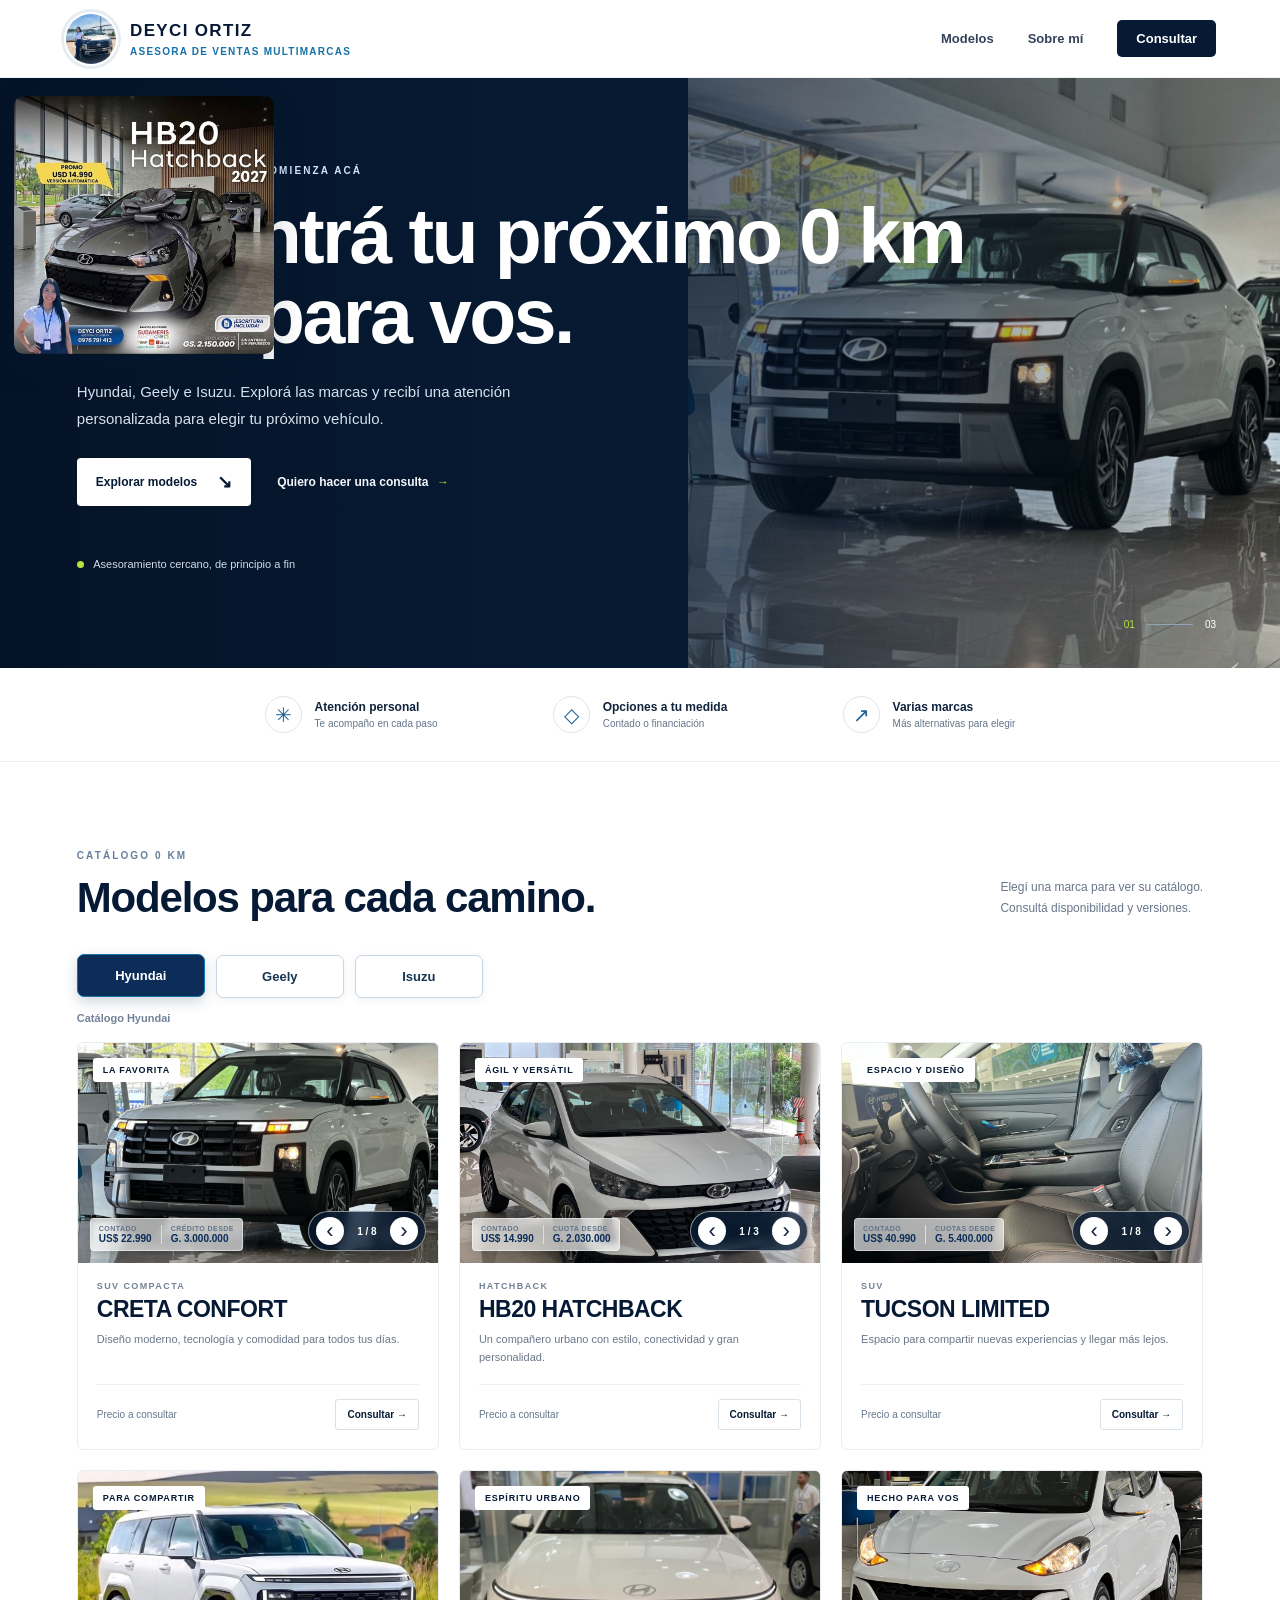
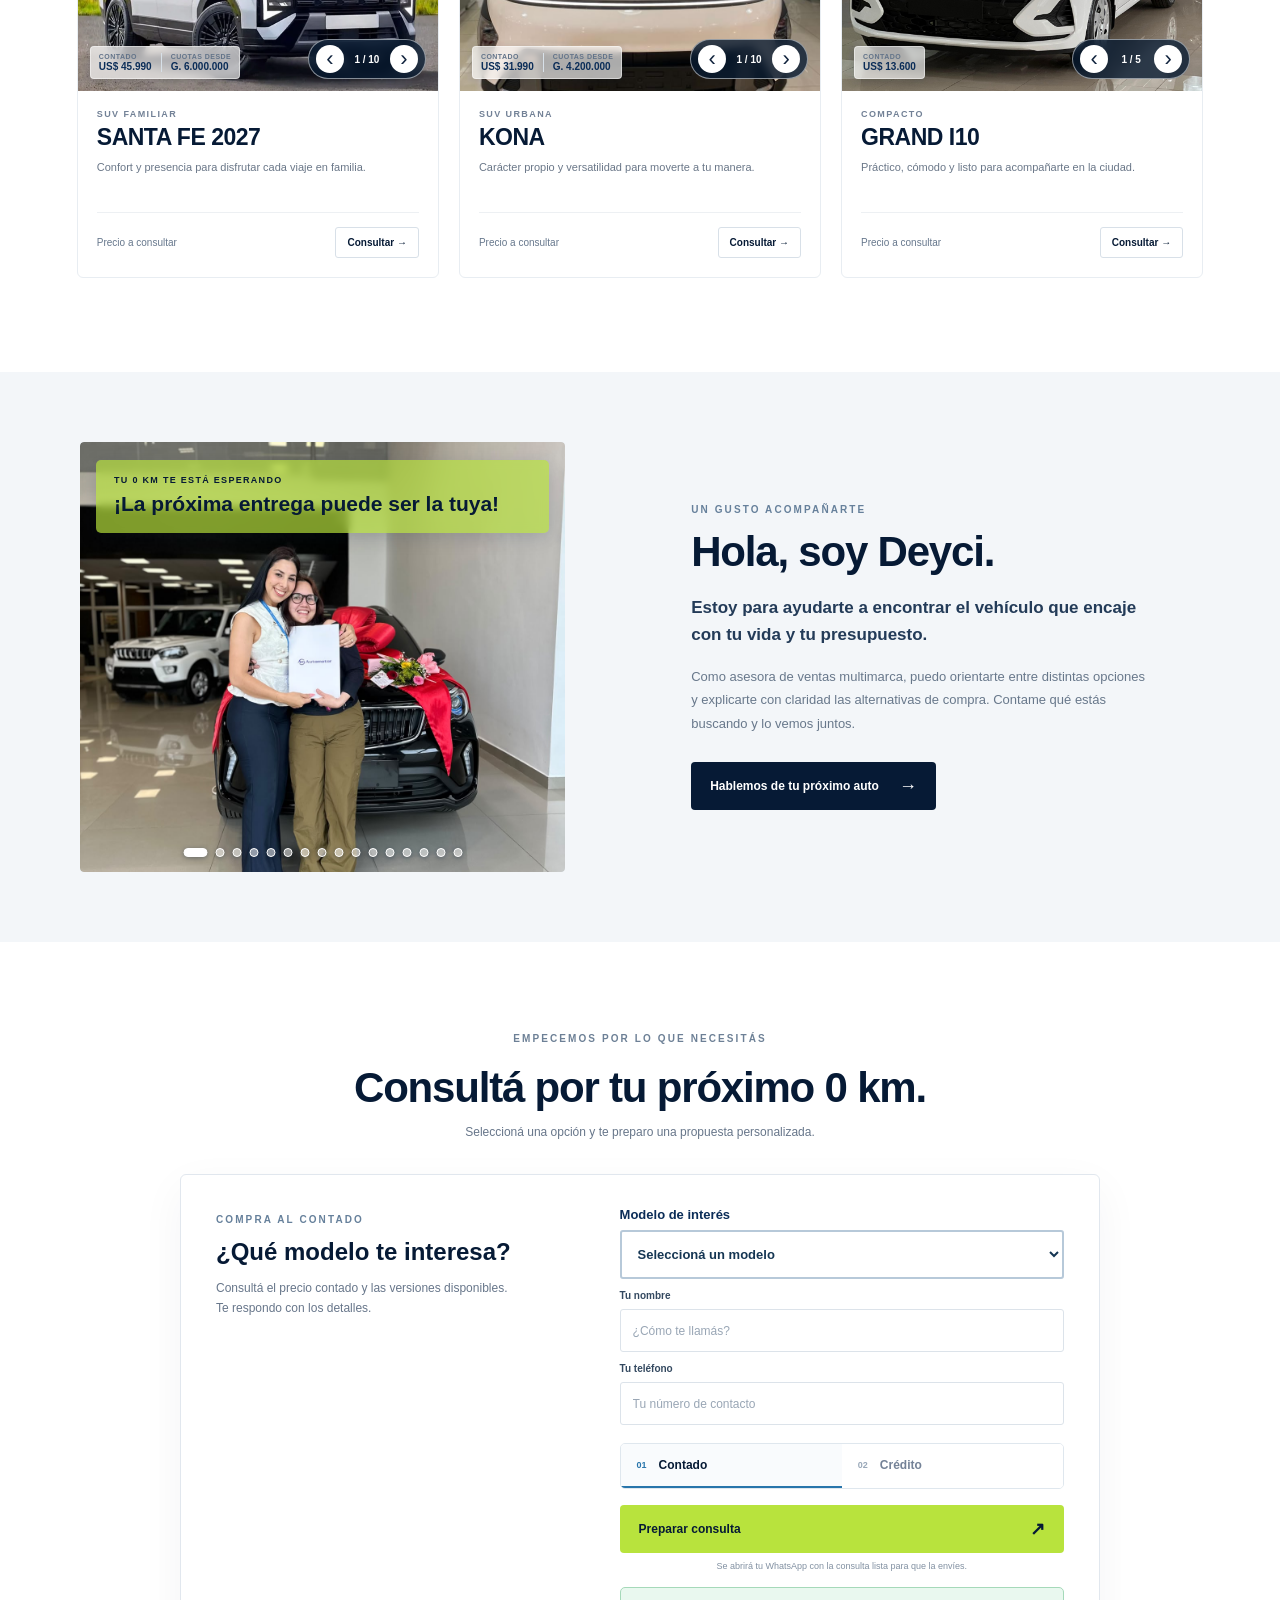
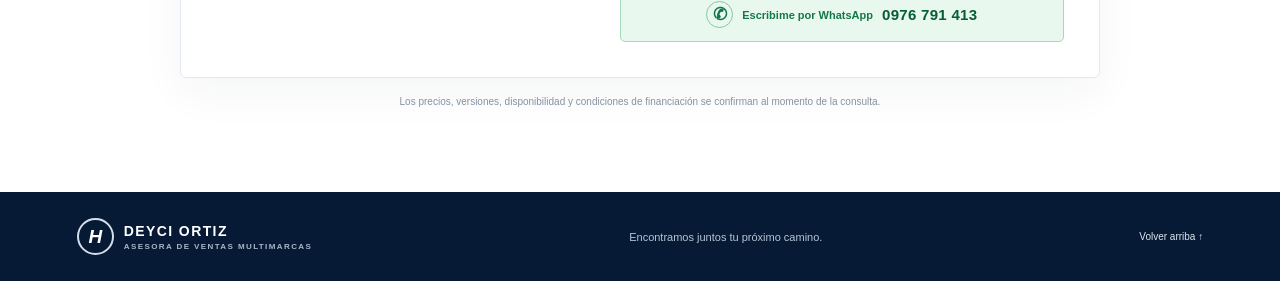
==== commit 32bfbc63: "Promote HB20 with animated flyer" ====
--- a/PROYECTOS/index.html
+++ b/PROYECTOS/index.html
@@ -8,7 +8,7 @@
 
 
   <title>Deyci Ortiz | Asesora de ventas multimarca</title>
-  <link rel="stylesheet" href="styles.css?v=bnf-flyer-only-20261102">
+  <link rel="stylesheet" href="styles.css?v=promo-hb20-float-20261103">
 </head>
 <body>
   <header class="encabezado">
@@ -16,15 +16,12 @@
     <button class="menu-toggle" id="menuToggle" type="button" aria-label="Abrir menú" aria-expanded="false">☰</button>
     <nav id="navegacion"><a href="#modelos">Modelos</a><a href="#asesora">Sobre mí</a><a class="nav-cta" href="#consulta">Consultar</a></nav>
   </header>
-  <a class="whatsapp-flotante" href="https://wa.me/595976791413" aria-label="Escribile a Deyci Ortiz por WhatsApp al 0976 791 413">
-    <img src="asesora-deyci.png" alt="">
-    <span><small>¿HABLAMOS?</small><strong>0976 791 413</strong><em>WhatsApp directo ↗</em></span>
+  <a class="promo-hb20-flotante" href="https://wa.me/595976791413?text=Hola%20Deyci%2C%20quiero%20informaci%C3%B3n%20de%20la%20promoci%C3%B3n%20del%20HB20%202027." target="_blank" rel="noopener noreferrer" aria-label="Consultar por WhatsApp la promoción del Hyundai HB20">
+    <img src="promo HB20.jpg" alt="Promoción Hyundai HB20 Hatchback 2027: USD 14.990, versión automática">
   </a>
 
   <main>
-    <section class="promo-bnf" id="promoBNF" aria-label="Flyer de promoción BNF">
-      <img class="promo-bnf-imagen" src="PROMO BNF 1.jpg" alt="Promoción New Creta 2027 con beneficios exclusivos para asalariados del BNF; cuotas desde G. 2.395.000. Consultá los requisitos en el flyer" loading="lazy">
-    </section>
+
 
     <section class="hero" id="inicio">
       <div class="hero-fondo"></div>
@@ -128,6 +125,6 @@
     <div class="galeria-modal-cuerpo"><button class="modal-flecha" id="fotoAnteriorModal" type="button" aria-label="Foto anterior">‹</button><img id="fotoGrande" src="creta-hyundai.png" alt="Hyundai"><button class="modal-flecha" id="fotoSiguienteModal" type="button" aria-label="Foto siguiente">›</button></div>
     <div class="galeria-modal-pie"><span id="contadorFotosModal">1 / 4</span><div class="miniaturas" id="miniaturasModal" aria-label="Elegir foto"></div></div>
   </dialog>
-  <script src="script.js?v=bnf-flyer-only-20261102"></script>
+  <script src="script.js?v=sin-promo-bnf-20261102"></script>
 </body>
 </html>
--- a/PROYECTOS/styles.css
+++ b/PROYECTOS/styles.css
@@ -41,11 +41,9 @@
 .foto-asesora .foto-sello{top:18px;bottom:auto;background:rgba(184,227,61,.68);backdrop-filter:blur(4px);box-shadow:0 5px 18px #061a3526}
 @media(max-width:580px){.foto-asesora .foto-sello{top:12px;bottom:auto}}
 
-/* Flyer BNF independiente, sin marco ni textos añadidos */
-.promo-bnf{display:flex;justify-content:center;align-items:center;width:100%;margin:24px auto 30px;padding:0;background:transparent;animation:promo-bnf-entrada .8s cubic-bezier(.2,.75,.25,1) both}
-.promo-bnf-imagen{display:block;width:min(430px,88vw);height:auto;max-height:74vh;object-fit:contain;filter:drop-shadow(0 10px 20px #10233d25);transform-origin:center;animation:promo-bnf-flotar 4s ease-in-out .8s infinite}
-.promo-bnf.promo-bnf-oculta{display:none}
-@keyframes promo-bnf-entrada{from{opacity:0;transform:translateY(28px) scale(.96)}to{opacity:1;transform:translateY(0) scale(1)}}
-@keyframes promo-bnf-flotar{0%,100%{transform:translateY(0) scale(1)}50%{transform:translateY(-7px) scale(1.012)}}
-@media(max-width:580px){.promo-bnf{margin:18px auto 24px}.promo-bnf-imagen{width:min(390px,92vw);max-height:68vh}}
-@media(prefers-reduced-motion:reduce){.promo-bnf,.promo-bnf-imagen{animation:none}}+
+/* Promoción HB20 flotante de entrada y salida */
+.promo-hb20-flotante{position:fixed;z-index:9;top:96px;left:14px;width:min(260px,calc(100vw - 28px));display:block;overflow:hidden;border-radius:9px;box-shadow:0 12px 32px #071d2f35;animation:promo-hb20-entrada-salida 14s ease-in-out infinite;transition:box-shadow .2s,transform .2s}.promo-hb20-flotante img{display:block;width:100%;height:auto;border-radius:9px}.promo-hb20-flotante:hover{animation-play-state:paused;transform:scale(1.02);box-shadow:0 16px 38px #071d2f4a}
+@keyframes promo-hb20-entrada-salida{0%,10%{transform:translateX(calc(-100% - 25px));opacity:0}17%,58%{transform:translateX(0);opacity:1}65%,100%{transform:translateX(calc(-100% - 25px));opacity:0}}
+@media(max-width:580px){.promo-hb20-flotante{top:80px;left:10px;width:min(190px,calc(100vw - 20px))}}
+@media(prefers-reduced-motion:reduce){.promo-hb20-flotante{animation:none;transform:none;opacity:1}}
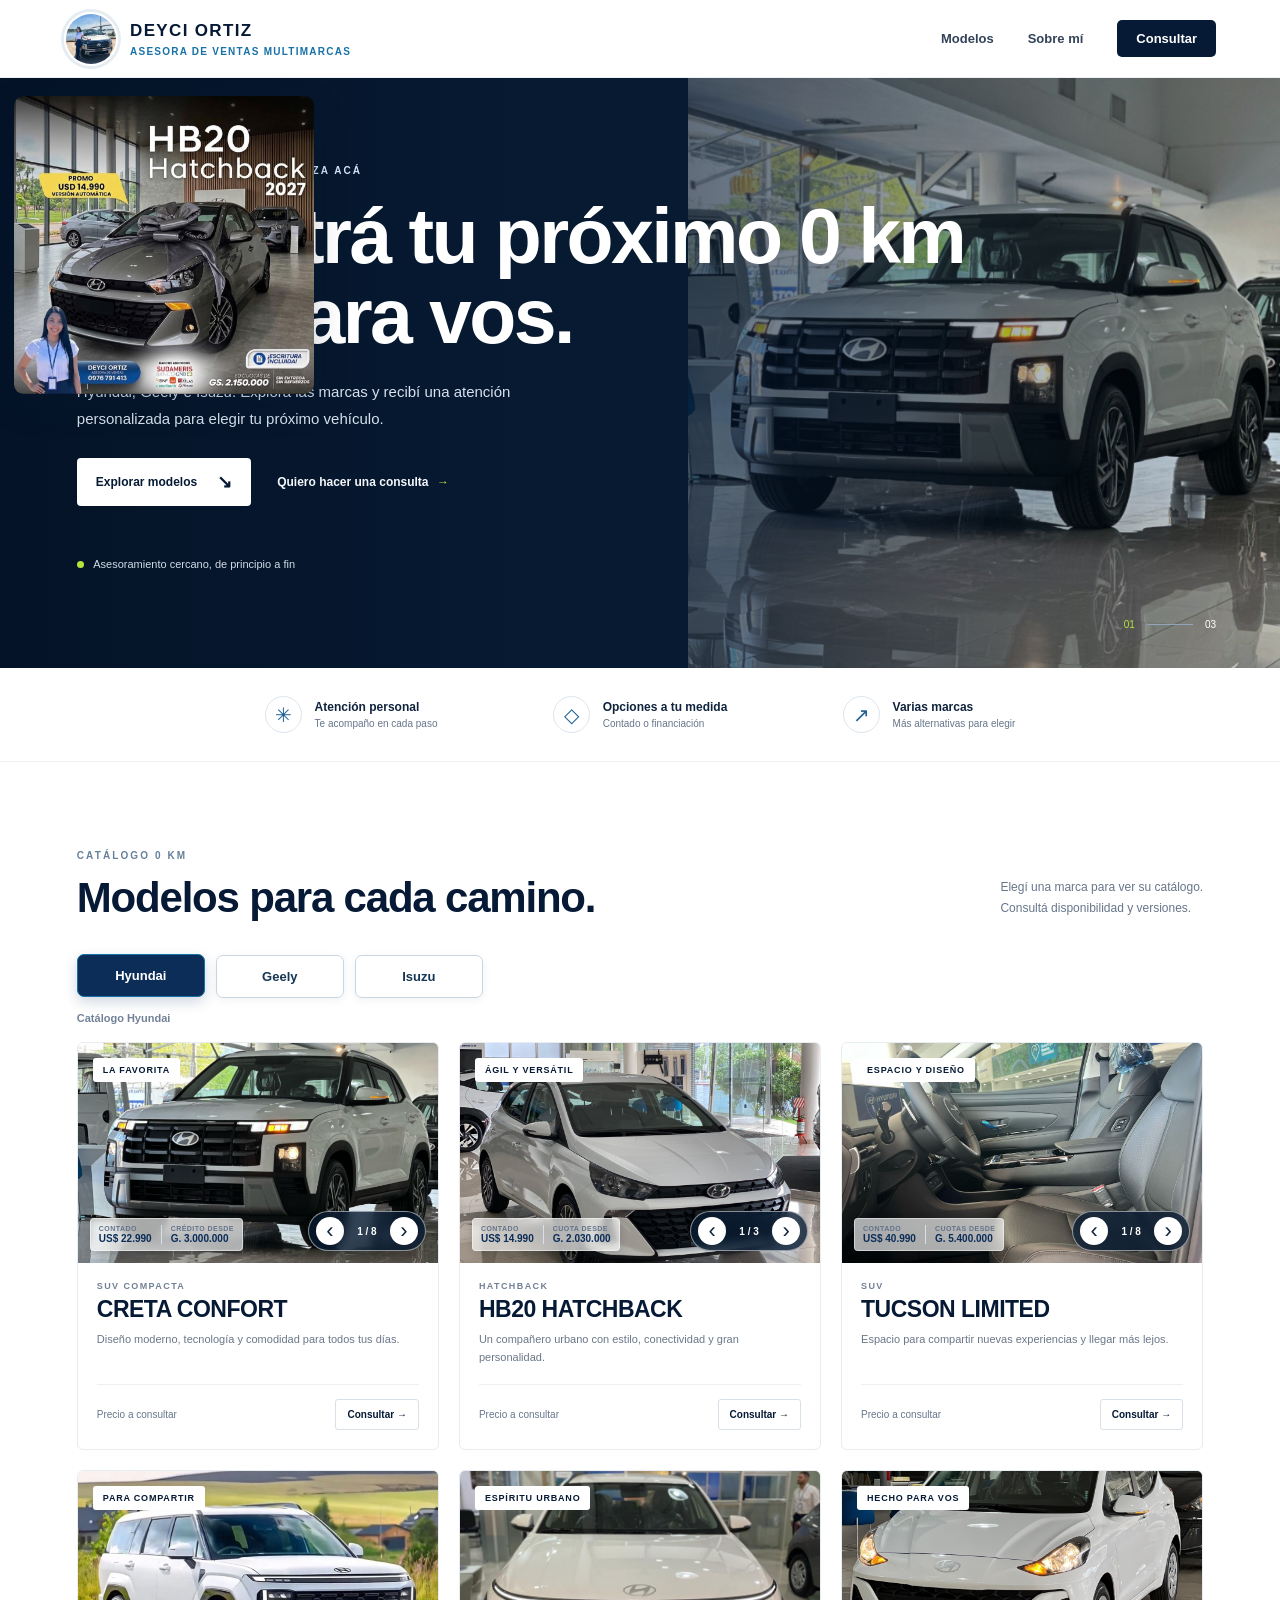
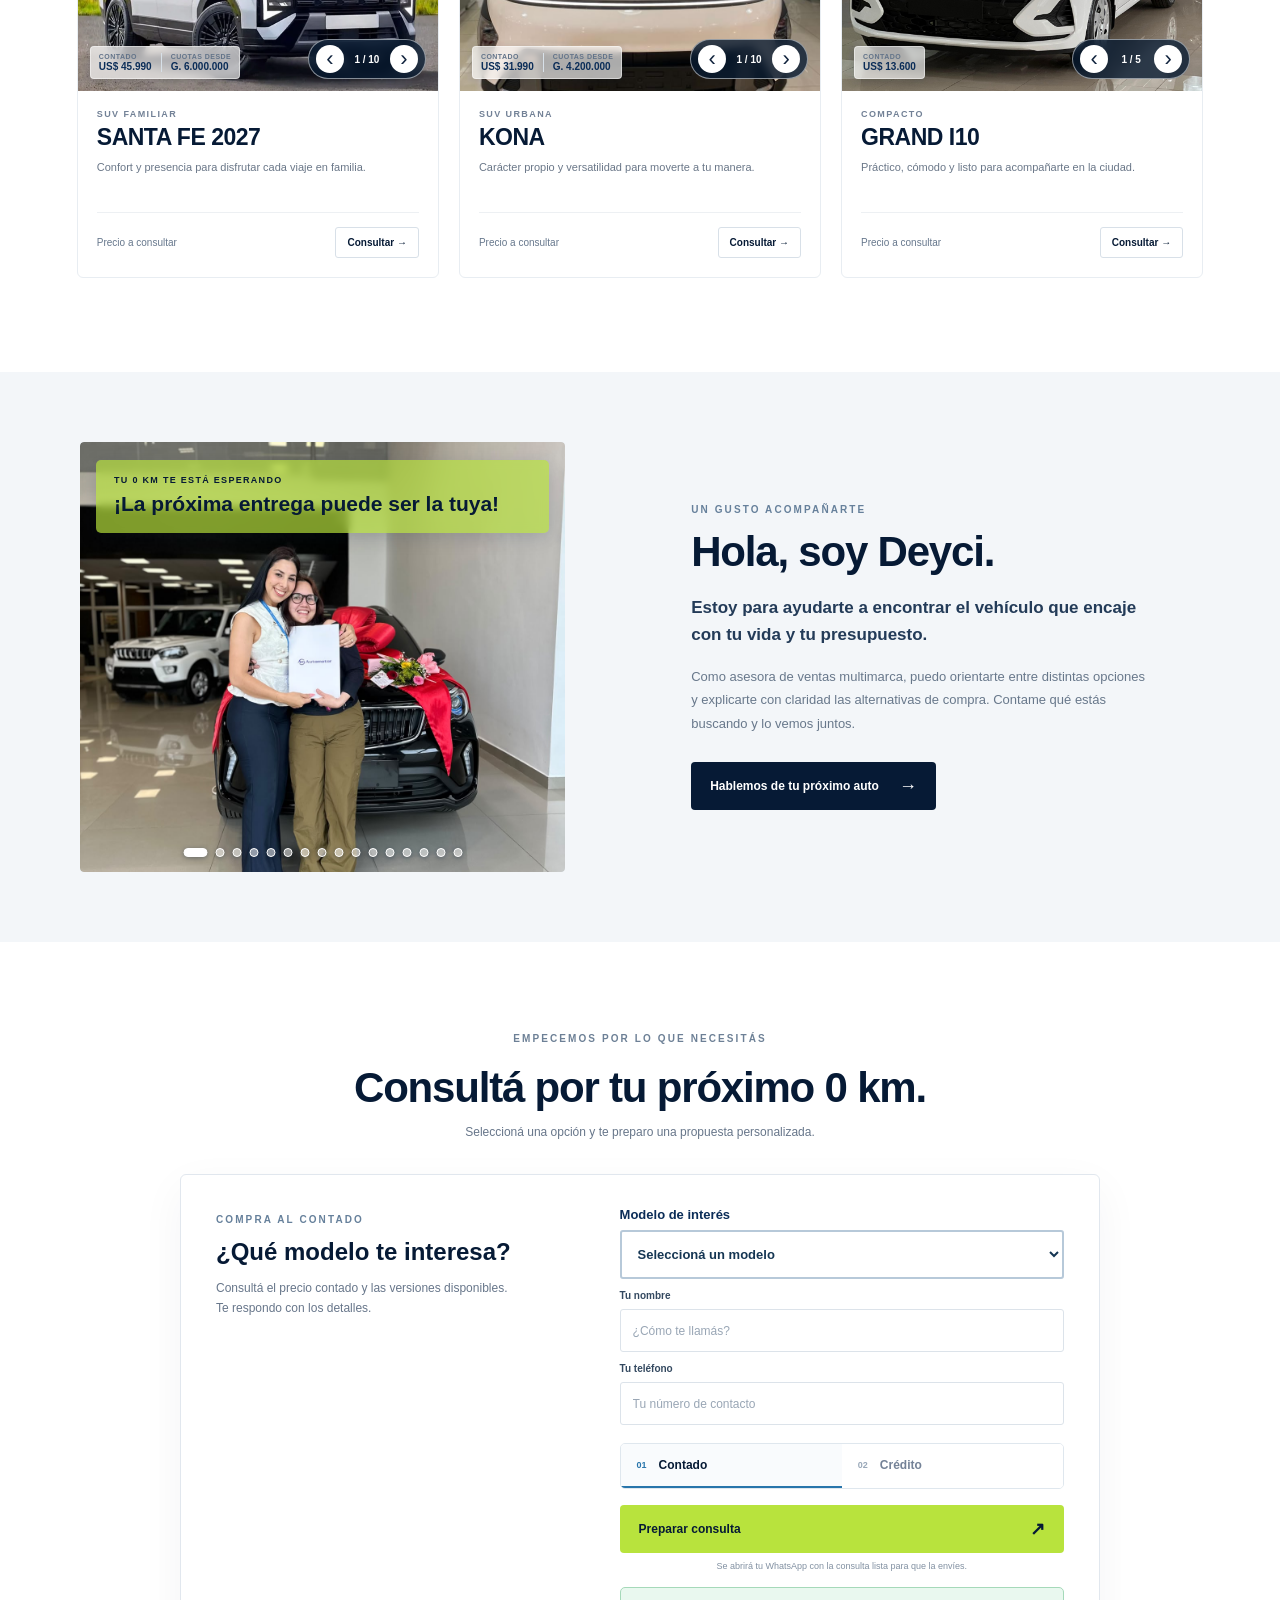
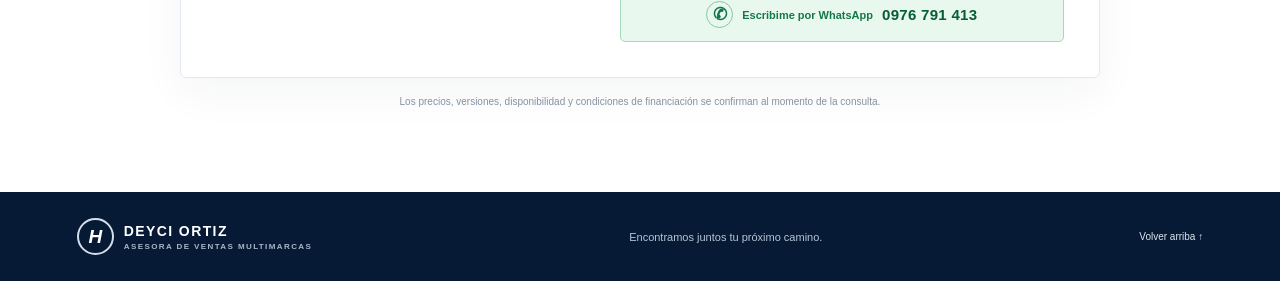
==== commit 961011c5: "Enlarge floating HB20 promotion" ====
--- a/PROYECTOS/index.html
+++ b/PROYECTOS/index.html
@@ -8,7 +8,7 @@
 
 
   <title>Deyci Ortiz | Asesora de ventas multimarca</title>
-  <link rel="stylesheet" href="styles.css?v=promo-hb20-float-20261103">
+  <link rel="stylesheet" href="styles.css?v=promo-hb20-larger-20261103">
 </head>
 <body>
   <header class="encabezado">
--- a/PROYECTOS/styles.css
+++ b/PROYECTOS/styles.css
@@ -43,7 +43,7 @@
 
 
 /* Promoción HB20 flotante de entrada y salida */
-.promo-hb20-flotante{position:fixed;z-index:9;top:96px;left:14px;width:min(260px,calc(100vw - 28px));display:block;overflow:hidden;border-radius:9px;box-shadow:0 12px 32px #071d2f35;animation:promo-hb20-entrada-salida 14s ease-in-out infinite;transition:box-shadow .2s,transform .2s}.promo-hb20-flotante img{display:block;width:100%;height:auto;border-radius:9px}.promo-hb20-flotante:hover{animation-play-state:paused;transform:scale(1.02);box-shadow:0 16px 38px #071d2f4a}
+.promo-hb20-flotante{position:fixed;z-index:9;top:96px;left:14px;width:min(300px,calc(100vw - 28px));display:block;overflow:hidden;border-radius:9px;box-shadow:0 12px 32px #071d2f35;animation:promo-hb20-entrada-salida 14s ease-in-out infinite;transition:box-shadow .2s,transform .2s}.promo-hb20-flotante img{display:block;width:100%;height:auto;border-radius:9px}.promo-hb20-flotante:hover{animation-play-state:paused;transform:scale(1.02);box-shadow:0 16px 38px #071d2f4a}
 @keyframes promo-hb20-entrada-salida{0%,10%{transform:translateX(calc(-100% - 25px));opacity:0}17%,58%{transform:translateX(0);opacity:1}65%,100%{transform:translateX(calc(-100% - 25px));opacity:0}}
-@media(max-width:580px){.promo-hb20-flotante{top:80px;left:10px;width:min(190px,calc(100vw - 20px))}}
+@media(max-width:580px){.promo-hb20-flotante{top:80px;left:10px;width:min(220px,calc(100vw - 20px))}}
 @media(prefers-reduced-motion:reduce){.promo-hb20-flotante{animation:none;transform:none;opacity:1}}
